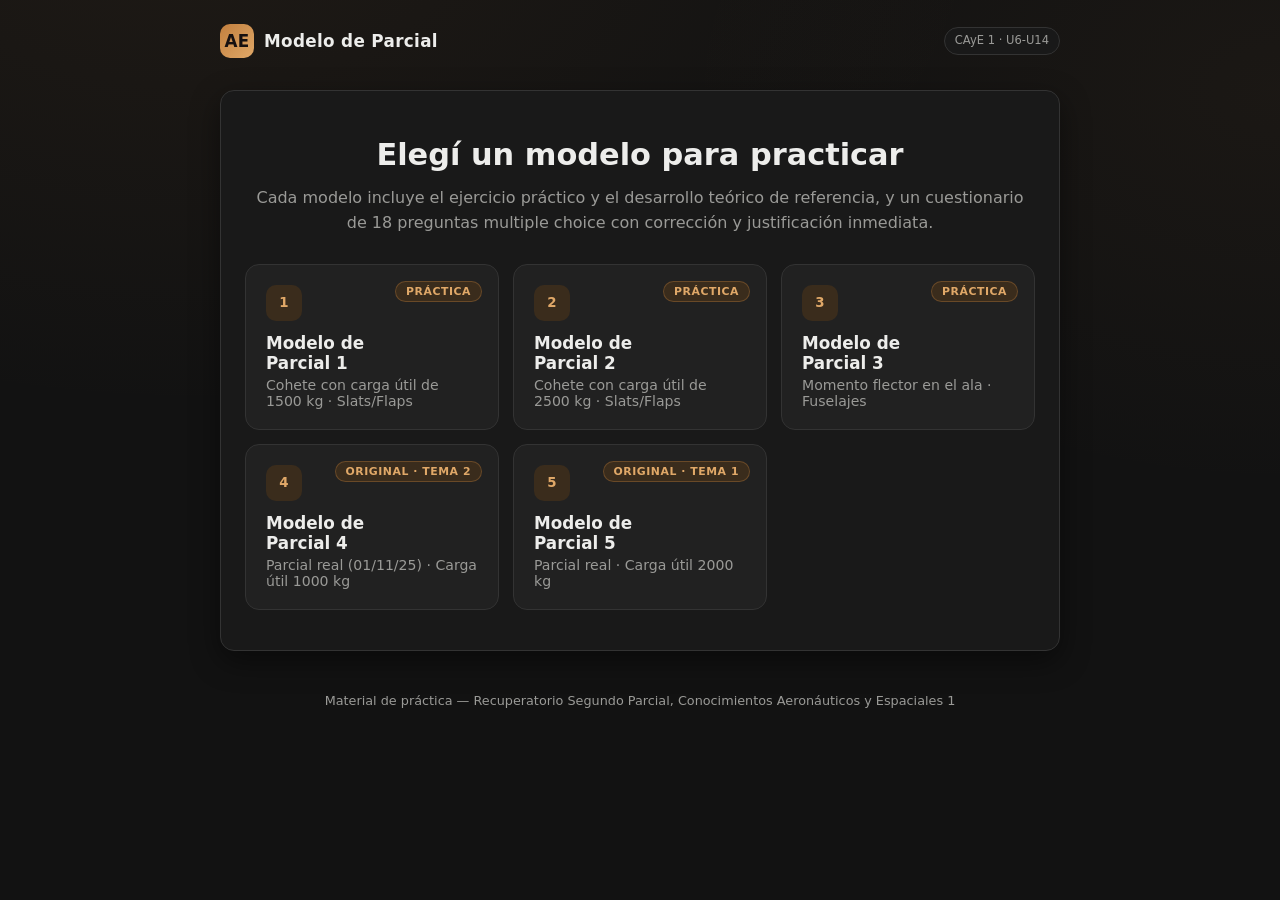
==== index.html @ 4514226e "Add interactive multiple-choice quiz site for CAyE 1 recuperatorio Dark grayscale + bronze themed qu" ====
<!DOCTYPE html>
<html lang="es">
<head>
<meta charset="UTF-8" />
<meta name="viewport" content="width=device-width, initial-scale=1.0" />
<title>Modelo de Parcial — Recuperatorio U6-U14</title>
<meta name="description" content="Quiz interactivo de los modelos de parcial del Recuperatorio del Segundo Parcial de Conocimientos Aeronáuticos y Espaciales 1." />

<link rel="stylesheet" href="assets/vendor/katex/katex.min.css">
<link rel="stylesheet" href="assets/css/styles.css" />
</head>
<body>
<div class="app" id="app"></div>

<script defer src="assets/vendor/katex/katex.min.js"></script>
<script defer src="assets/vendor/katex/auto-render.min.js"></script>

<script src="assets/js/data.js"></script>
<script src="assets/js/app.js"></script>
</body>
</html>
---- assets/css/styles.css ----
:root {
  --bg: #121212;
  --bg-elev: #191919;
  --bg-elev-2: #212121;
  --border: #333333;
  --text: #ededeb;
  --text-dim: #9a9a97;
  --accent: #c17f3e;
  --accent-light: #e0a868;
  --accent-dim: #3a2c1c;
  --correct: #7fb88f;
  --correct-bg: rgba(127, 184, 143, 0.12);
  --incorrect: #c2707a;
  --incorrect-bg: rgba(194, 112, 122, 0.12);
  --radius: 14px;
  --shadow: 0 10px 30px rgba(0, 0, 0, 0.45);
  --font: "Inter", "Segoe UI", system-ui, -apple-system, sans-serif;
  --ease: cubic-bezier(0.22, 1, 0.36, 1);
}

* { box-sizing: border-box; }

html, body {
  margin: 0;
  padding: 0;
  background: var(--bg);
  color: var(--text);
  font-family: var(--font);
  line-height: 1.55;
}

body {
  background-image:
    radial-gradient(ellipse 800px 500px at 15% -10%, rgba(193, 127, 62, 0.07), transparent),
    radial-gradient(ellipse 600px 400px at 100% 10%, rgba(193, 127, 62, 0.05), transparent);
  min-height: 100vh;
}

.app {
  max-width: 880px;
  margin: 0 auto;
  padding: 24px 20px 80px;
}

/* ---------- Entrance animations ---------- */
@keyframes fadeInUp {
  from { opacity: 0; transform: translateY(14px); }
  to { opacity: 1; transform: translateY(0); }
}

@keyframes fadeIn {
  from { opacity: 0; }
  to { opacity: 1; }
}

@keyframes popIn {
  0% { opacity: 0; transform: scale(0.9); }
  100% { opacity: 1; transform: scale(1); }
}

@keyframes shake {
  10%, 90% { transform: translateX(-1px); }
  20%, 80% { transform: translateX(2px); }
  30%, 50%, 70% { transform: translateX(-4px); }
  40%, 60% { transform: translateX(4px); }
}

@keyframes shimmer {
  0% { background-position: -200% 0; }
  100% { background-position: 200% 0; }
}

.site-header, .card, .top-nav {
  animation: fadeInUp 0.5s var(--ease) both;
}

.card:nth-of-type(2) { animation-delay: 0.06s; }
.card:nth-of-type(3) { animation-delay: 0.12s; }

/* ---------- Header ---------- */
.site-header {
  display: flex;
  align-items: center;
  justify-content: space-between;
  gap: 12px;
  margin-bottom: 32px;
}

.brand {
  display: flex;
  align-items: center;
  gap: 10px;
  font-weight: 700;
  font-size: 1.05rem;
  letter-spacing: 0.02em;
}

.brand .mark {
  display: inline-grid;
  place-items: center;
  width: 34px;
  height: 34px;
  border-radius: 10px;
  background: linear-gradient(135deg, var(--accent), var(--accent-light));
  color: #161010;
  font-weight: 800;
  transition: transform 0.3s var(--ease);
}

.brand:hover .mark {
  transform: rotate(-6deg) scale(1.05);
}

.badge {
  font-size: 0.72rem;
  color: var(--text-dim);
  border: 1px solid var(--border);
  border-radius: 999px;
  padding: 4px 10px;
  background: var(--bg-elev);
}

.tag {
  display: inline-block;
  font-size: 0.68rem;
  font-weight: 700;
  letter-spacing: 0.05em;
  text-transform: uppercase;
  color: var(--accent-light);
  background: var(--accent-dim);
  border: 1px solid rgba(193, 127, 62, 0.35);
  border-radius: 999px;
  padding: 3px 10px;
}

/* ---------- Cards ---------- */
.card {
  background: var(--bg-elev);
  border: 1px solid var(--border);
  border-radius: var(--radius);
  box-shadow: var(--shadow);
  padding: 24px;
  margin-bottom: 20px;
  transition: border-color 0.3s ease;
}

.card h2 {
  margin-top: 0;
  font-size: 1.25rem;
}

.hero {
  text-align: center;
  padding: 40px 24px;
}

.hero h1 {
  font-size: 1.9rem;
  margin: 0 0 8px;
}

.hero p {
  color: var(--text-dim);
  margin: 0 0 28px;
}

/* ---------- Model selector ---------- */
.model-grid {
  display: grid;
  grid-template-columns: 1fr;
  gap: 14px;
}

@media (min-width: 640px) {
  .model-grid { grid-template-columns: repeat(3, 1fr); }
}

.model-card {
  background: var(--bg-elev-2);
  border: 1px solid var(--border);
  border-radius: var(--radius);
  padding: 20px;
  text-align: left;
  cursor: pointer;
  color: var(--text);
  font-family: var(--font);
  position: relative;
  opacity: 0;
  animation: fadeInUp 0.5s var(--ease) both;
  transition: transform 0.25s var(--ease), border-color 0.25s ease, box-shadow 0.25s ease;
}

.model-card:hover {
  transform: translateY(-4px);
  border-color: var(--accent);
  box-shadow: 0 10px 26px rgba(193, 127, 62, 0.18);
}

.model-card:active {
  transform: translateY(-1px) scale(0.99);
}

.model-card .tag {
  position: absolute;
  top: 16px;
  right: 16px;
}

.model-card .num {
  display: inline-grid;
  place-items: center;
  width: 36px;
  height: 36px;
  border-radius: 10px;
  background: var(--accent-dim);
  color: var(--accent-light);
  font-weight: 800;
  margin-bottom: 12px;
  transition: transform 0.25s var(--ease), background 0.25s ease;
}

.model-card:hover .num {
  background: var(--accent);
  color: #161010;
  transform: scale(1.08);
}

.model-card h3 {
  margin: 0 0 4px;
  font-size: 1.05rem;
  padding-right: 60px;
}

.model-card p {
  margin: 0;
  color: var(--text-dim);
  font-size: 0.88rem;
}

/* ---------- Buttons ---------- */
.btn {
  display: inline-flex;
  align-items: center;
  gap: 8px;
  border: none;
  border-radius: 10px;
  padding: 12px 20px;
  font-size: 0.95rem;
  font-weight: 600;
  cursor: pointer;
  font-family: var(--font);
  transition: filter 0.2s ease, transform 0.18s var(--ease), box-shadow 0.25s ease;
}

.btn:active { transform: scale(0.97); }

.btn-primary {
  background: linear-gradient(135deg, var(--accent), var(--accent-light));
  color: #161010;
}

.btn-primary:hover:not(:disabled) {
  filter: brightness(1.08);
  transform: translateY(-2px);
  box-shadow: 0 8px 20px rgba(193, 127, 62, 0.28);
}

.btn-ghost {
  background: transparent;
  border: 1px solid var(--border);
  color: var(--text);
}

.btn-ghost:hover:not(:disabled) {
  border-color: var(--accent);
  color: var(--accent-light);
  transform: translateY(-2px);
}

.btn:disabled {
  opacity: 0.4;
  cursor: not-allowed;
}

.btn-row {
  display: flex;
  gap: 10px;
  justify-content: center;
  flex-wrap: wrap;
}

/* ---------- Reference section (ejercicio / teoría) ---------- */
.section-label {
  display: inline-block;
  font-size: 0.72rem;
  font-weight: 700;
  letter-spacing: 0.08em;
  text-transform: uppercase;
  color: var(--accent-light);
  margin-bottom: 10px;
}

table.data-table {
  width: 100%;
  border-collapse: collapse;
  margin: 16px 0;
  font-size: 0.92rem;
}

table.data-table th, table.data-table td {
  border: 1px solid var(--border);
  padding: 8px 12px;
  text-align: left;
}

table.data-table th {
  background: var(--bg-elev-2);
  color: var(--accent-light);
}

ol.asks {
  padding-left: 1.2em;
}

ol.asks li { margin-bottom: 6px; }

.resolution-box {
  margin-top: 16px;
  border: 1px dashed var(--border);
  border-radius: 10px;
  padding: 16px;
  background: var(--bg-elev-2);
  transition: border-color 0.25s ease;
}

.resolution-box:hover {
  border-color: var(--accent);
}

.resolution-box summary {
  cursor: pointer;
  font-weight: 700;
  color: var(--accent-light);
  list-style: none;
}

.resolution-box summary::before {
  content: "▶ ";
  font-size: 0.75em;
  display: inline-block;
  transition: transform 0.25s var(--ease);
}

.resolution-box[open] summary::before {
  content: "▶ ";
  transform: rotate(90deg);
}

.resolution-box .inner {
  margin-top: 12px;
  animation: fadeInUp 0.3s var(--ease) both;
}

.note {
  font-size: 0.9rem;
  color: var(--text-dim);
  border-left: 3px solid var(--accent);
  padding-left: 10px;
}

ul.theory-points {
  padding-left: 1.2em;
}

ul.theory-points li { margin-bottom: 10px; }

/* ---------- Quiz ---------- */
.progress-bar {
  height: 6px;
  background: var(--bg-elev-2);
  border-radius: 999px;
  overflow: hidden;
  margin-bottom: 18px;
}

.progress-bar .fill {
  height: 100%;
  background: linear-gradient(90deg, var(--accent), var(--accent-light));
  transition: width 0.4s var(--ease);
}

.progress-meta {
  display: flex;
  justify-content: space-between;
  font-size: 0.82rem;
  color: var(--text-dim);
  margin-bottom: 14px;
}

.question-text {
  font-size: 1.1rem;
  margin: 0 0 20px;
  animation: fadeIn 0.35s ease both;
}

.options {
  display: flex;
  flex-direction: column;
  gap: 10px;
}

.option-btn {
  display: flex;
  align-items: flex-start;
  gap: 12px;
  text-align: left;
  width: 100%;
  background: var(--bg-elev-2);
  border: 1px solid var(--border);
  border-radius: 10px;
  padding: 13px 16px;
  color: var(--text);
  font-size: 0.97rem;
  cursor: pointer;
  font-family: var(--font);
  opacity: 0;
  animation: fadeInUp 0.35s var(--ease) both;
  transition: border-color 0.18s ease, background 0.18s ease, transform 0.15s var(--ease);
}

.option-btn:nth-child(1) { animation-delay: 0.02s; }
.option-btn:nth-child(2) { animation-delay: 0.07s; }
.option-btn:nth-child(3) { animation-delay: 0.12s; }
.option-btn:nth-child(4) { animation-delay: 0.17s; }

.option-btn:hover:not(:disabled) {
  border-color: var(--accent);
  transform: translateX(3px);
}

.option-btn:disabled { cursor: default; }

.option-btn .letter {
  flex: none;
  display: inline-grid;
  place-items: center;
  width: 26px;
  height: 26px;
  border-radius: 50%;
  background: var(--bg);
  border: 1px solid var(--border);
  font-weight: 700;
  font-size: 0.82rem;
  transition: background 0.2s ease, color 0.2s ease, border-color 0.2s ease;
}

.option-btn.is-correct {
  background: var(--correct-bg);
  border-color: var(--correct);
  animation: popIn 0.3s var(--ease) both;
}

.option-btn.is-correct .letter {
  background: var(--correct);
  color: #10251a;
  border-color: var(--correct);
}

.option-btn.is-incorrect {
  background: var(--incorrect-bg);
  border-color: var(--incorrect);
  animation: shake 0.4s var(--ease) both;
}

.option-btn.is-incorrect .letter {
  background: var(--incorrect);
  color: #2a1013;
  border-color: var(--incorrect);
}

.feedback {
  margin-top: 18px;
  padding: 16px;
  border-radius: 10px;
  animation: fadeInUp 0.3s var(--ease) both;
}

.feedback.ok {
  background: var(--correct-bg);
  border: 1px solid var(--correct);
}

.feedback.bad {
  background: var(--incorrect-bg);
  border: 1px solid var(--incorrect);
}

.feedback .verdict {
  font-weight: 700;
  margin-bottom: 6px;
  display: flex;
  align-items: center;
  gap: 8px;
}

.feedback.ok .verdict { color: var(--correct); }
.feedback.bad .verdict { color: var(--incorrect); }

.feedback .justification {
  color: var(--text);
  font-size: 0.95rem;
}

.quiz-footer {
  display: flex;
  justify-content: flex-end;
  margin-top: 20px;
}

/* ---------- Results ---------- */
.result-score {
  text-align: center;
  padding: 10px 0 20px;
}

.result-score .big {
  font-size: 3rem;
  font-weight: 800;
  background: linear-gradient(135deg, var(--accent), var(--accent-light));
  -webkit-background-clip: text;
  background-clip: text;
  color: transparent;
  display: inline-block;
  animation: popIn 0.5s var(--ease) both;
}

.result-score .sub {
  color: var(--text-dim);
  margin-top: 4px;
  animation: fadeIn 0.6s ease both;
}

.result-grid {
  display: grid;
  grid-template-columns: repeat(3, 1fr);
  gap: 12px;
  margin: 20px 0;
}

.stat {
  background: var(--bg-elev-2);
  border: 1px solid var(--border);
  border-radius: 10px;
  padding: 14px;
  text-align: center;
  opacity: 0;
  animation: fadeInUp 0.4s var(--ease) both;
  transition: border-color 0.2s ease, transform 0.2s ease;
}

.stat:hover {
  border-color: var(--accent);
  transform: translateY(-2px);
}

.stat:nth-child(1) { animation-delay: 0.08s; }
.stat:nth-child(2) { animation-delay: 0.14s; }
.stat:nth-child(3) { animation-delay: 0.2s; }

.stat .n {
  font-size: 1.4rem;
  font-weight: 700;
}

.stat .l {
  font-size: 0.78rem;
  color: var(--text-dim);
  text-transform: uppercase;
  letter-spacing: 0.04em;
}

.review-list {
  margin-top: 16px;
}

.review-item {
  padding: 10px 0;
  border-bottom: 1px solid var(--border);
  display: flex;
  gap: 10px;
  font-size: 0.9rem;
  opacity: 0;
  animation: fadeIn 0.4s ease both;
}

.review-item:last-child { border-bottom: none; }

.review-item .icon {
  flex: none;
  width: 20px;
  text-align: center;
}

.review-item.ok .icon { color: var(--correct); }
.review-item.bad .icon { color: var(--incorrect); }

/* ---------- Footer / nav ---------- */
.top-nav {
  display: flex;
  justify-content: space-between;
  align-items: center;
  margin-bottom: 18px;
}

.link-btn {
  background: none;
  border: none;
  color: var(--text-dim);
  font-family: var(--font);
  cursor: pointer;
  font-size: 0.9rem;
  display: flex;
  align-items: center;
  gap: 6px;
  padding: 6px 2px;
  transition: color 0.2s ease, transform 0.2s var(--ease);
}

.link-btn:hover {
  color: var(--accent-light);
  transform: translateX(-2px);
}

.site-footer {
  text-align: center;
  color: var(--text-dim);
  font-size: 0.8rem;
  margin-top: 40px;
}

/* KaTeX color fix for dark bg */
.katex { color: var(--text); font-size: 1.02em; }

/* Long display formulas (Delta V, etc.) must scroll on narrow screens
   instead of being clipped past the viewport edge — KaTeX's own CSS
   does not handle this, so the fix lives here. */
.katex-display {
  overflow-x: auto;
  overflow-y: hidden;
  max-width: 100%;
  padding-bottom: 6px;
  -webkit-overflow-scrolling: touch;
}

p { overflow-x: auto; }

@media (max-width: 480px) {
  .hero h1 { font-size: 1.5rem; }
  .card { padding: 18px; }
  .result-grid { grid-template-columns: 1fr; }
}

@media (prefers-reduced-motion: reduce) {
  *, *::before, *::after {
    animation-duration: 0.01ms !important;
    animation-iteration-count: 1 !important;
    transition-duration: 0.01ms !important;
  }
}
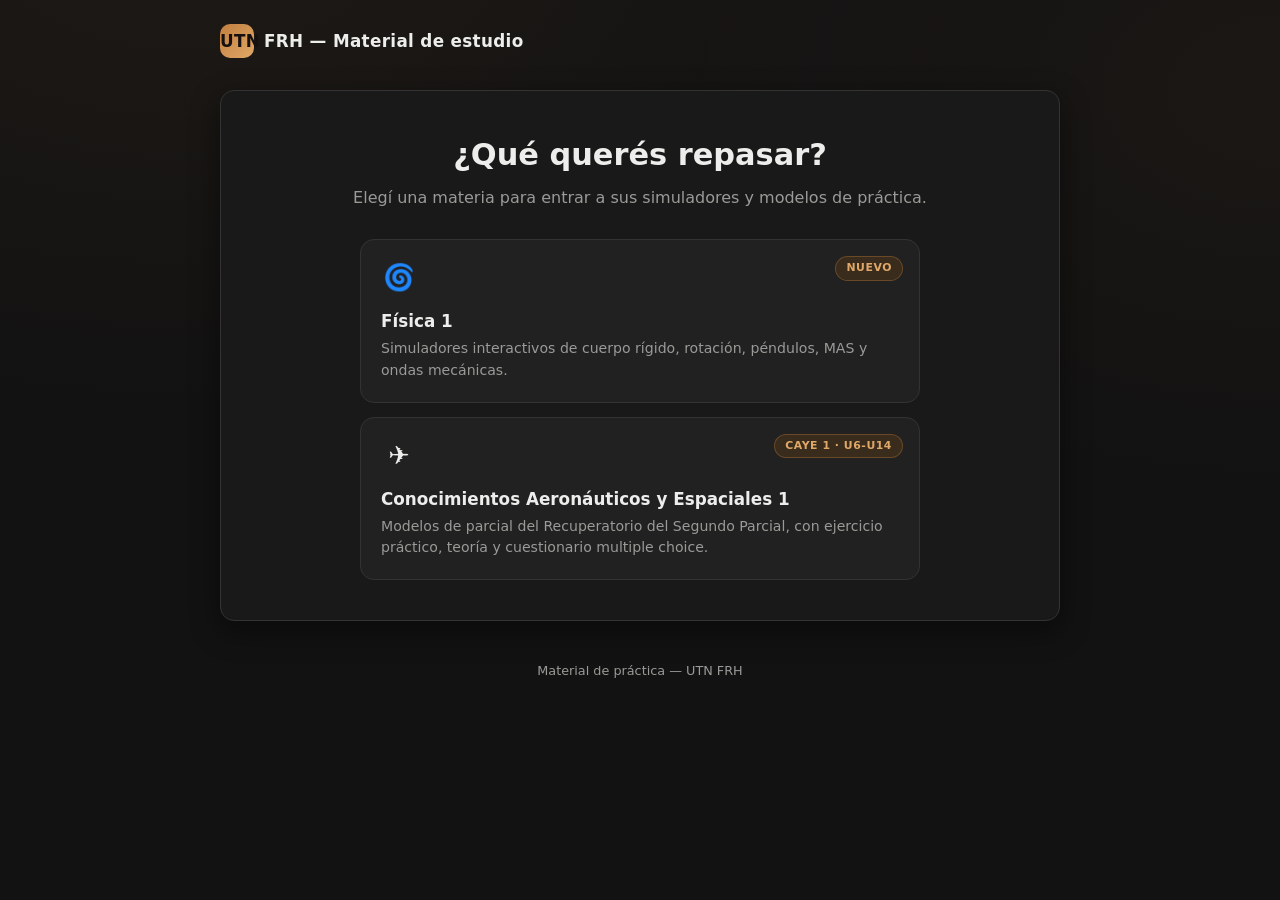
==== commit 8c705b77: "Add Física 1 simulator section and restructure site with landing page - Move the existing CAyE1 quiz" ====
--- a/index.html
+++ b/index.html
@@ -3,19 +3,41 @@
 <head>
 <meta charset="UTF-8" />
 <meta name="viewport" content="width=device-width, initial-scale=1.0" />
-<title>Modelo de Parcial — Recuperatorio U6-U14</title>
-<meta name="description" content="Quiz interactivo de los modelos de parcial del Recuperatorio del Segundo Parcial de Conocimientos Aeronáuticos y Espaciales 1." />
+<title>UTN FRH — Material de estudio</title>
+<meta name="description" content="Simuladores y modelos de parcial interactivos para materias de la UTN FRH." />
 
-<link rel="stylesheet" href="assets/vendor/katex/katex.min.css">
 <link rel="stylesheet" href="assets/css/styles.css" />
+<style>
+  .model-card.as-link { display: block; text-decoration: none; }
+  .model-card .emoji { font-size: 1.6rem; line-height: 1; display: inline-grid; place-items: center; width: 36px; height: 36px; margin-bottom: 12px; }
+</style>
 </head>
 <body>
-<div class="app" id="app"></div>
+<div class="app" id="app">
+  <header class="site-header">
+    <div class="brand"><span class="mark">UTN</span> FRH — Material de estudio</div>
+  </header>
 
-<script defer src="assets/vendor/katex/katex.min.js"></script>
-<script defer src="assets/vendor/katex/auto-render.min.js"></script>
+  <div class="card hero">
+    <h1>¿Qué querés repasar?</h1>
+    <p>Elegí una materia para entrar a sus simuladores y modelos de práctica.</p>
+    <div class="model-grid" style="grid-template-columns: 1fr; max-width: 560px; margin: 0 auto;">
+      <a class="model-card as-link" href="fisica1/index.html" style="animation-delay:0ms">
+        <span class="emoji">🌀</span>
+        <span class="tag">Nuevo</span>
+        <h3>Física 1</h3>
+        <p>Simuladores interactivos de cuerpo rígido, rotación, péndulos, MAS y ondas mecánicas.</p>
+      </a>
+      <a class="model-card as-link" href="cae1/index.html" style="animation-delay:70ms">
+        <span class="emoji">✈️</span>
+        <span class="tag">CAyE 1 · U6-U14</span>
+        <h3>Conocimientos Aeronáuticos y Espaciales 1</h3>
+        <p>Modelos de parcial del Recuperatorio del Segundo Parcial, con ejercicio práctico, teoría y cuestionario multiple choice.</p>
+      </a>
+    </div>
+  </div>
 
-<script src="assets/js/data.js"></script>
-<script src="assets/js/app.js"></script>
+  <footer class="site-footer">Material de práctica — UTN FRH</footer>
+</div>
 </body>
 </html>
--- a/assets/css/styles.css
+++ b/assets/css/styles.css
@@ -93,6 +93,8 @@
   font-weight: 700;
   font-size: 1.05rem;
   letter-spacing: 0.02em;
+  color: var(--text);
+  text-decoration: none;
 }
 
 .brand .mark {
@@ -324,6 +326,13 @@
 
 ol.asks li { margin-bottom: 6px; }
 
+ul.data-list {
+  padding-left: 1.2em;
+  margin: 12px 0;
+}
+
+ul.data-list li { margin-bottom: 6px; }
+
 .resolution-box {
   margin-top: 16px;
   border: 1px dashed var(--border);
@@ -457,6 +466,7 @@
 .option-btn.is-correct {
   background: var(--correct-bg);
   border-color: var(--correct);
+  opacity: 1;
   animation: popIn 0.3s var(--ease) both;
 }
 
@@ -469,7 +479,16 @@
 .option-btn.is-incorrect {
   background: var(--incorrect-bg);
   border-color: var(--incorrect);
+  opacity: 1;
   animation: shake 0.4s var(--ease) both;
+}
+
+/* Once a question is answered, the unselected/neutral options should not
+   replay their entrance animation on re-render — only the chosen and
+   correct options animate, via the rules above. */
+.options.answered .option-btn:not(.is-correct):not(.is-incorrect) {
+  opacity: 1;
+  animation: none;
 }
 
 .option-btn.is-incorrect .letter {
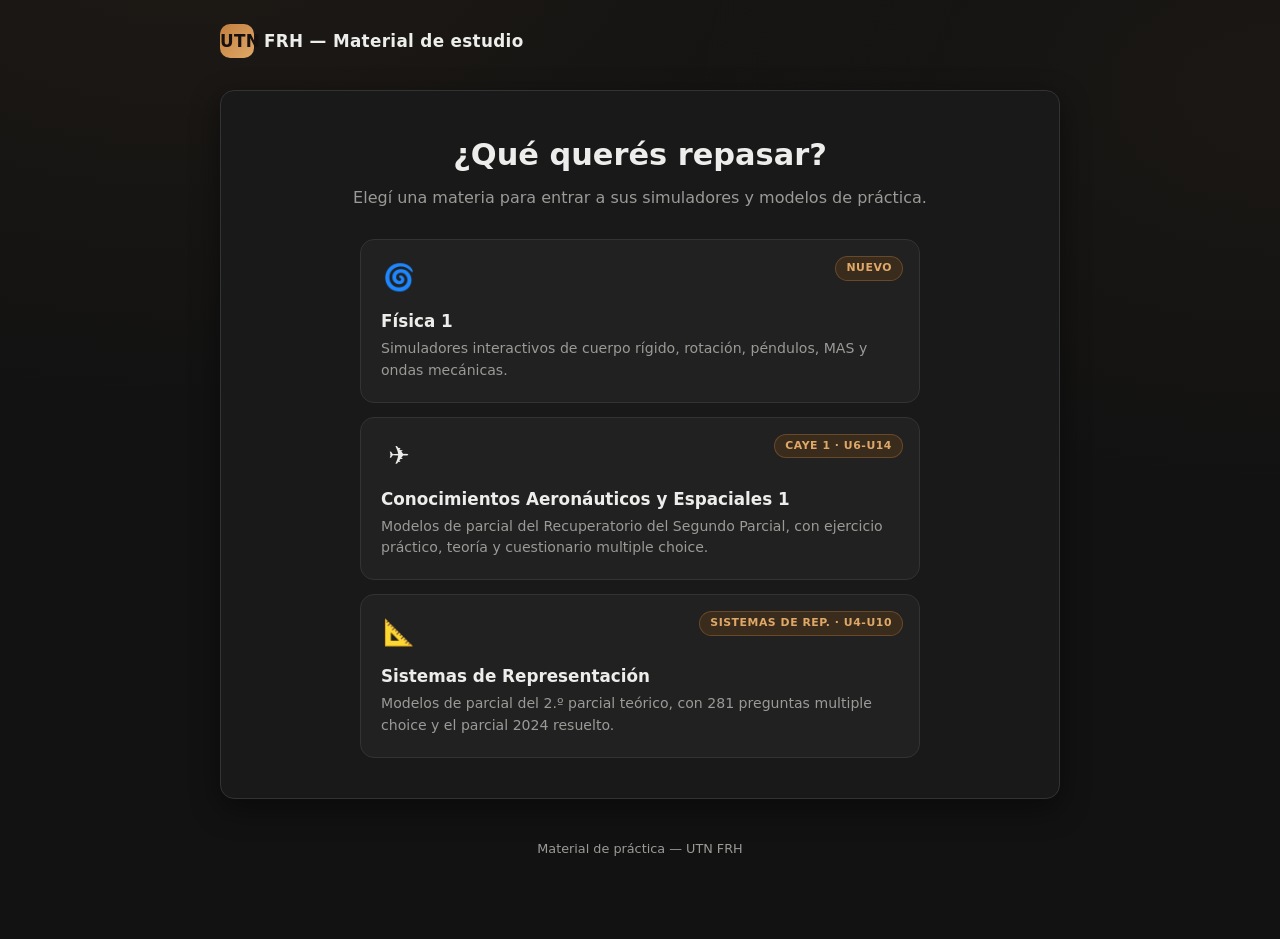
==== commit 6180535d: "Agregar materia Sistemas de Representación con 4 modelos MC Nuevo quiz en sistrep/ (home → cuestiona" ====
--- a/index.html
+++ b/index.html
@@ -34,6 +34,12 @@
         <h3>Conocimientos Aeronáuticos y Espaciales 1</h3>
         <p>Modelos de parcial del Recuperatorio del Segundo Parcial, con ejercicio práctico, teoría y cuestionario multiple choice.</p>
       </a>
+      <a class="model-card as-link" href="sistrep/index.html" style="animation-delay:140ms">
+        <span class="emoji">📐</span>
+        <span class="tag">Sistemas de Rep. · U4-U10</span>
+        <h3>Sistemas de Representación</h3>
+        <p>Modelos de parcial del 2.º parcial teórico, con 281 preguntas multiple choice y el parcial 2024 resuelto.</p>
+      </a>
     </div>
   </div>
 
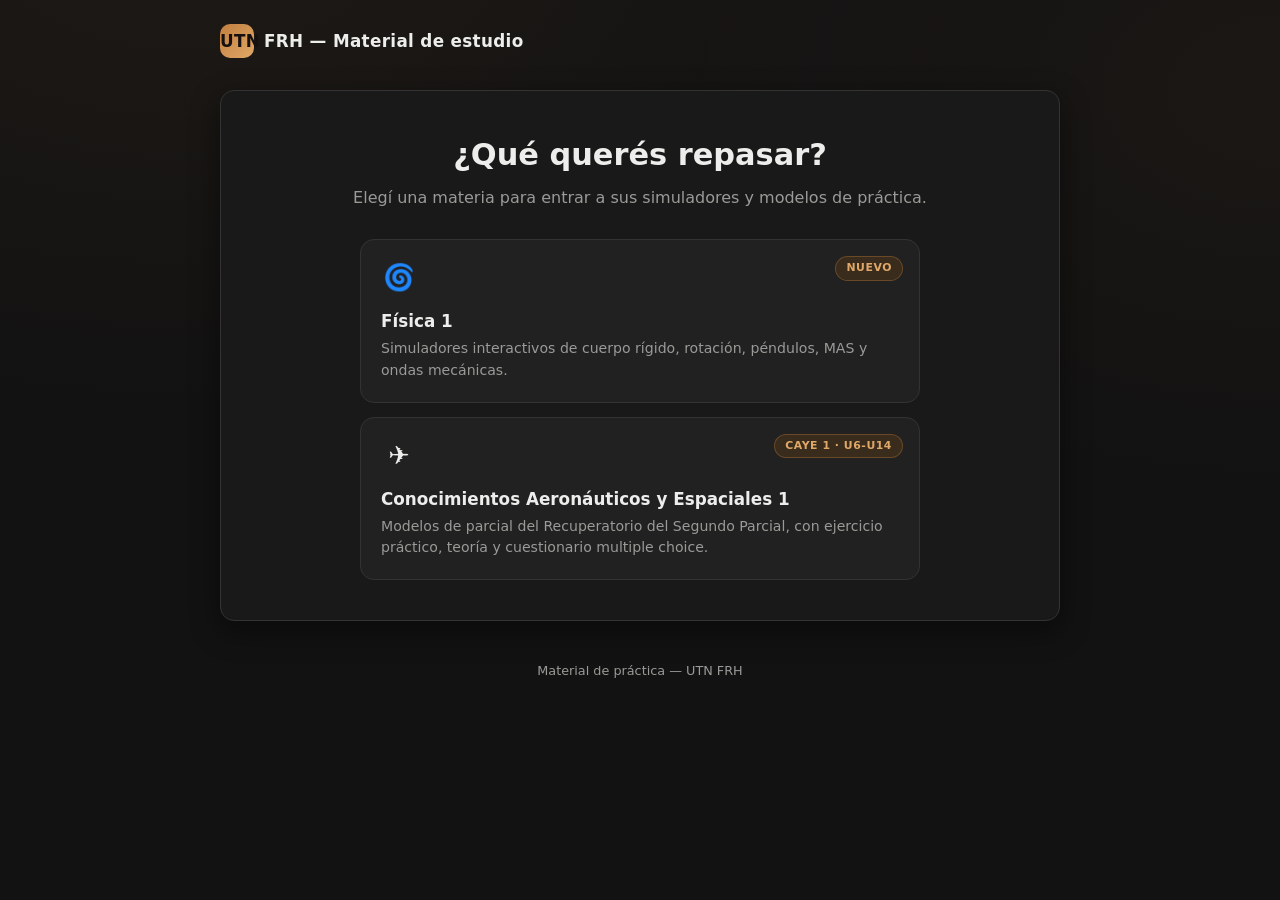
==== commit 08172554: "Merge pull request #1 from 65bcwy86r4-web/claude/exciting-edison-fh9ot8 Agregar simuladores de Físic" ====
--- a/index.html
+++ b/index.html
@@ -34,12 +34,6 @@
         <h3>Conocimientos Aeronáuticos y Espaciales 1</h3>
         <p>Modelos de parcial del Recuperatorio del Segundo Parcial, con ejercicio práctico, teoría y cuestionario multiple choice.</p>
       </a>
-      <a class="model-card as-link" href="sistrep/index.html" style="animation-delay:140ms">
-        <span class="emoji">📐</span>
-        <span class="tag">Sistemas de Rep. · U4-U10</span>
-        <h3>Sistemas de Representación</h3>
-        <p>Modelos de parcial del 2.º parcial teórico, con 281 preguntas multiple choice y el parcial 2024 resuelto.</p>
-      </a>
     </div>
   </div>
 
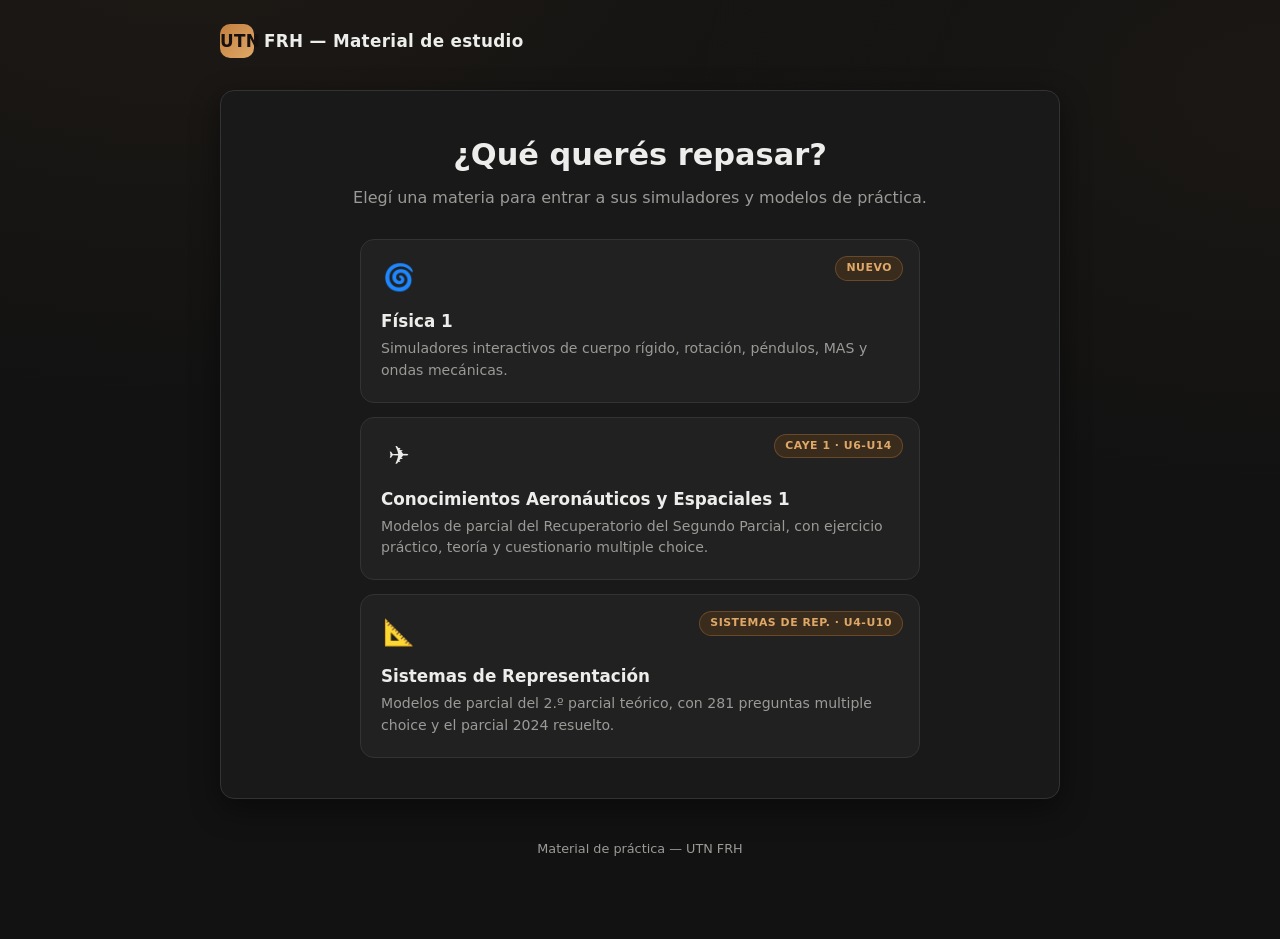
==== commit cdd5f43e: "Merge pull request #4 from 65bcwy86r4-web/claude/nice-galileo-l43l9s Agregar materia Sistemas de Rep" ====
--- a/index.html
+++ b/index.html
@@ -34,6 +34,12 @@
         <h3>Conocimientos Aeronáuticos y Espaciales 1</h3>
         <p>Modelos de parcial del Recuperatorio del Segundo Parcial, con ejercicio práctico, teoría y cuestionario multiple choice.</p>
       </a>
+      <a class="model-card as-link" href="sistrep/index.html" style="animation-delay:140ms">
+        <span class="emoji">📐</span>
+        <span class="tag">Sistemas de Rep. · U4-U10</span>
+        <h3>Sistemas de Representación</h3>
+        <p>Modelos de parcial del 2.º parcial teórico, con 281 preguntas multiple choice y el parcial 2024 resuelto.</p>
+      </a>
     </div>
   </div>
 
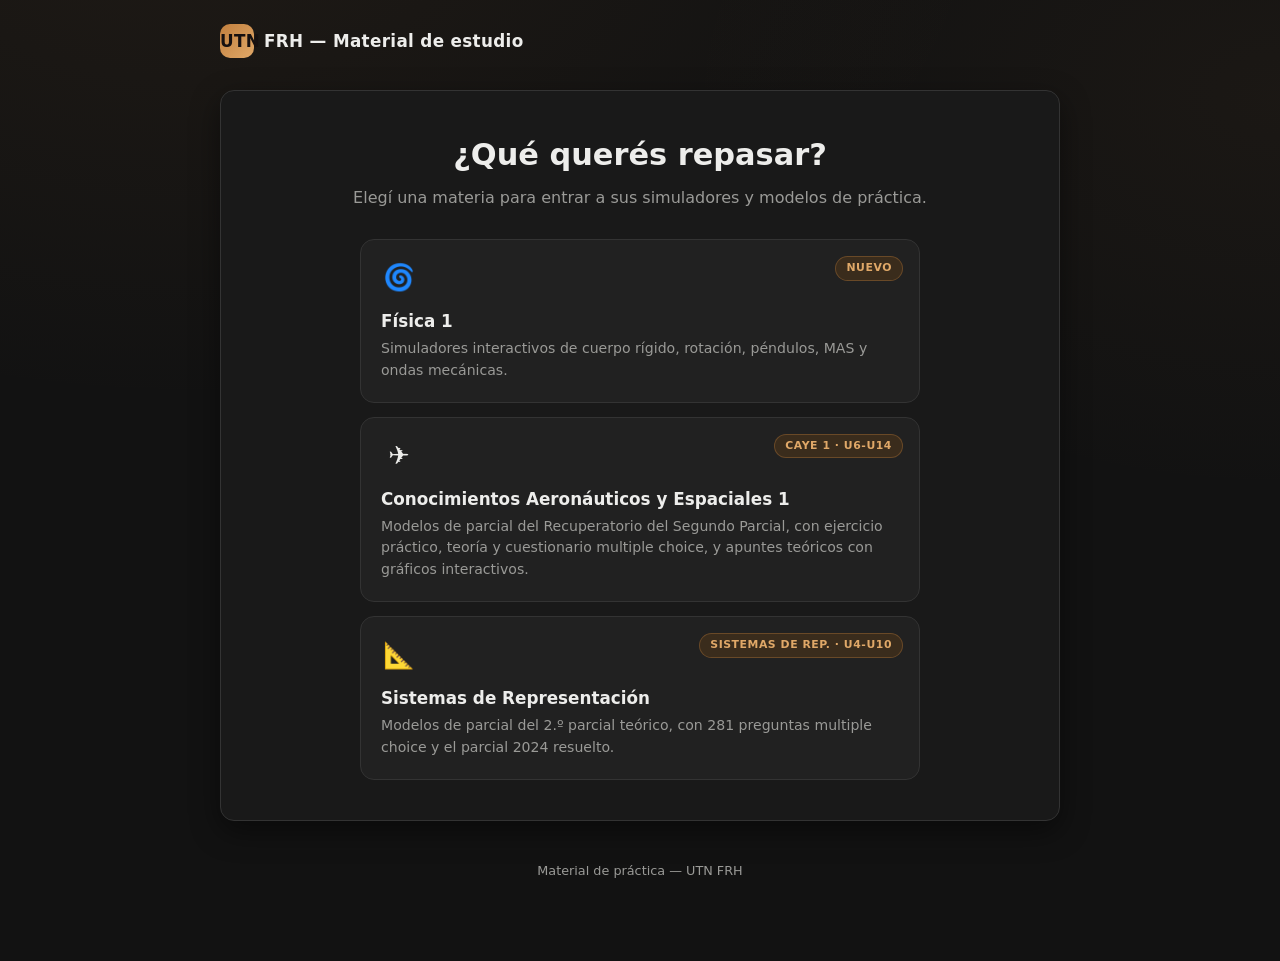
==== commit 4674320c: "Agregar apartado de Apuntes teóricos a CAyE 1 Nueva página cae1/apuntes.html con el apunte teórico d" ====
--- a/index.html
+++ b/index.html
@@ -32,7 +32,7 @@
         <span class="emoji">✈️</span>
         <span class="tag">CAyE 1 · U6-U14</span>
         <h3>Conocimientos Aeronáuticos y Espaciales 1</h3>
-        <p>Modelos de parcial del Recuperatorio del Segundo Parcial, con ejercicio práctico, teoría y cuestionario multiple choice.</p>
+        <p>Modelos de parcial del Recuperatorio del Segundo Parcial, con ejercicio práctico, teoría y cuestionario multiple choice, y apuntes teóricos con gráficos interactivos.</p>
       </a>
       <a class="model-card as-link" href="sistrep/index.html" style="animation-delay:140ms">
         <span class="emoji">📐</span>
--- a/assets/css/styles.css
+++ b/assets/css/styles.css
@@ -192,6 +192,9 @@
   transition: transform 0.25s var(--ease), border-color 0.25s ease, box-shadow 0.25s ease;
 }
 
+.model-card.as-link { display: block; text-decoration: none; color: inherit; }
+.apuntes-card { margin-top: 12px; }
+
 .model-card:hover {
   transform: translateY(-4px);
   border-color: var(--accent);
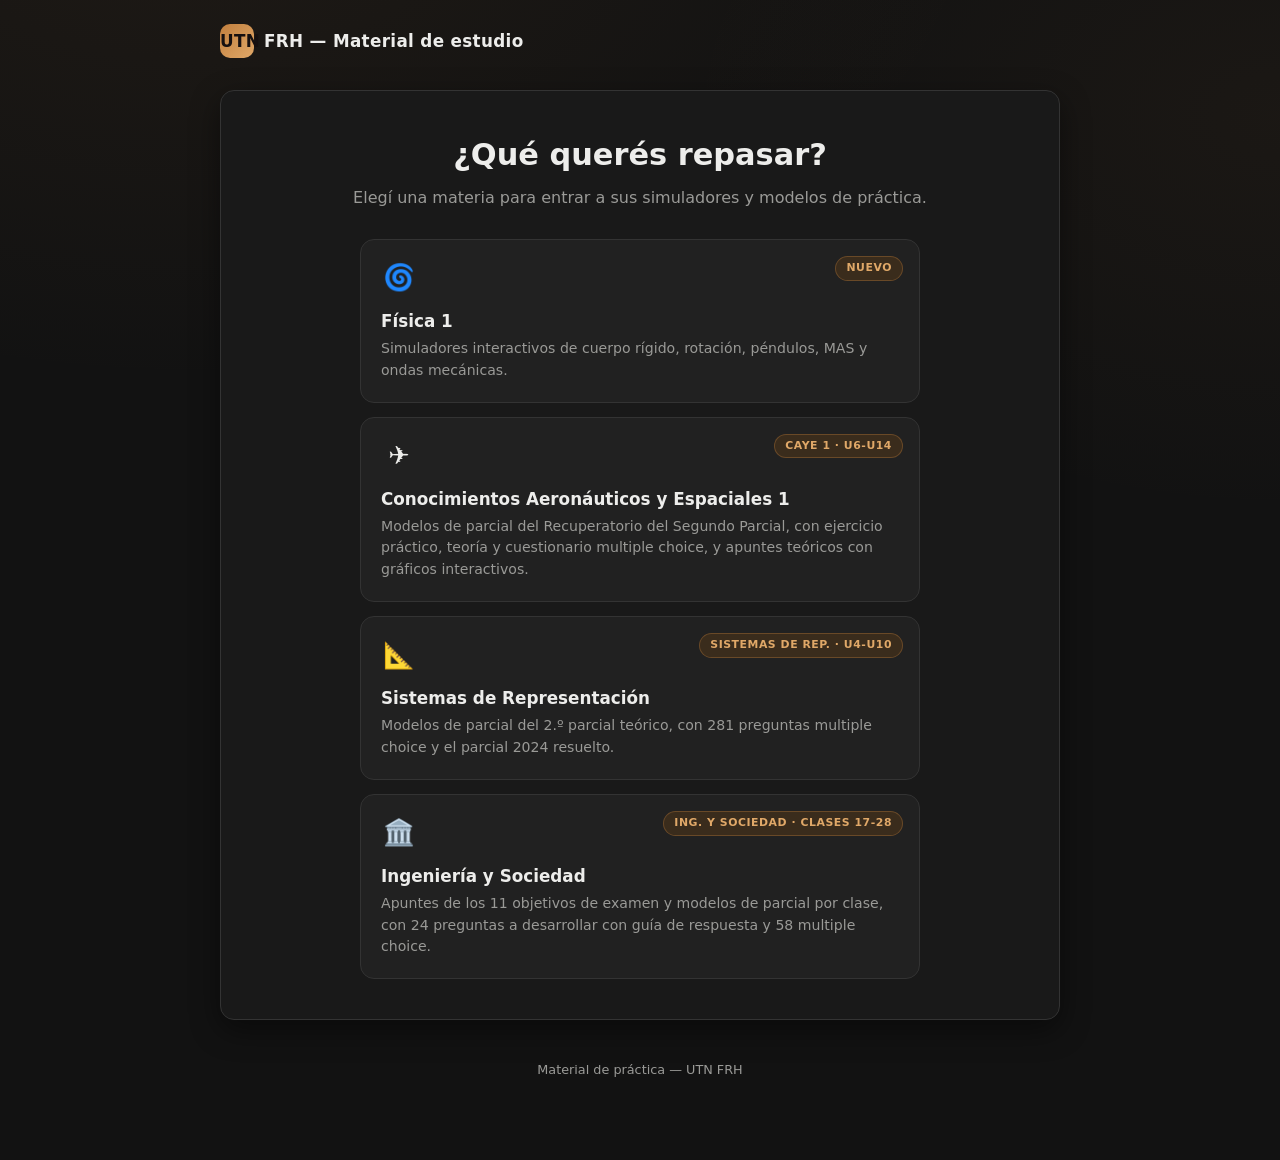
==== commit 0866d6a0: "Agregar materia Ingeniería y Sociedad con apuntes y modelos de parcial Apuntes con los 11 objetivos " ====
--- a/index.html
+++ b/index.html
@@ -40,6 +40,12 @@
         <h3>Sistemas de Representación</h3>
         <p>Modelos de parcial del 2.º parcial teórico, con 281 preguntas multiple choice y el parcial 2024 resuelto.</p>
       </a>
+      <a class="model-card as-link" href="ingsoc/index.html" style="animation-delay:210ms">
+        <span class="emoji">🏛️</span>
+        <span class="tag">Ing. y Sociedad · Clases 17-28</span>
+        <h3>Ingeniería y Sociedad</h3>
+        <p>Apuntes de los 11 objetivos de examen y modelos de parcial por clase, con 24 preguntas a desarrollar con guía de respuesta y 58 multiple choice.</p>
+      </a>
     </div>
   </div>
 
